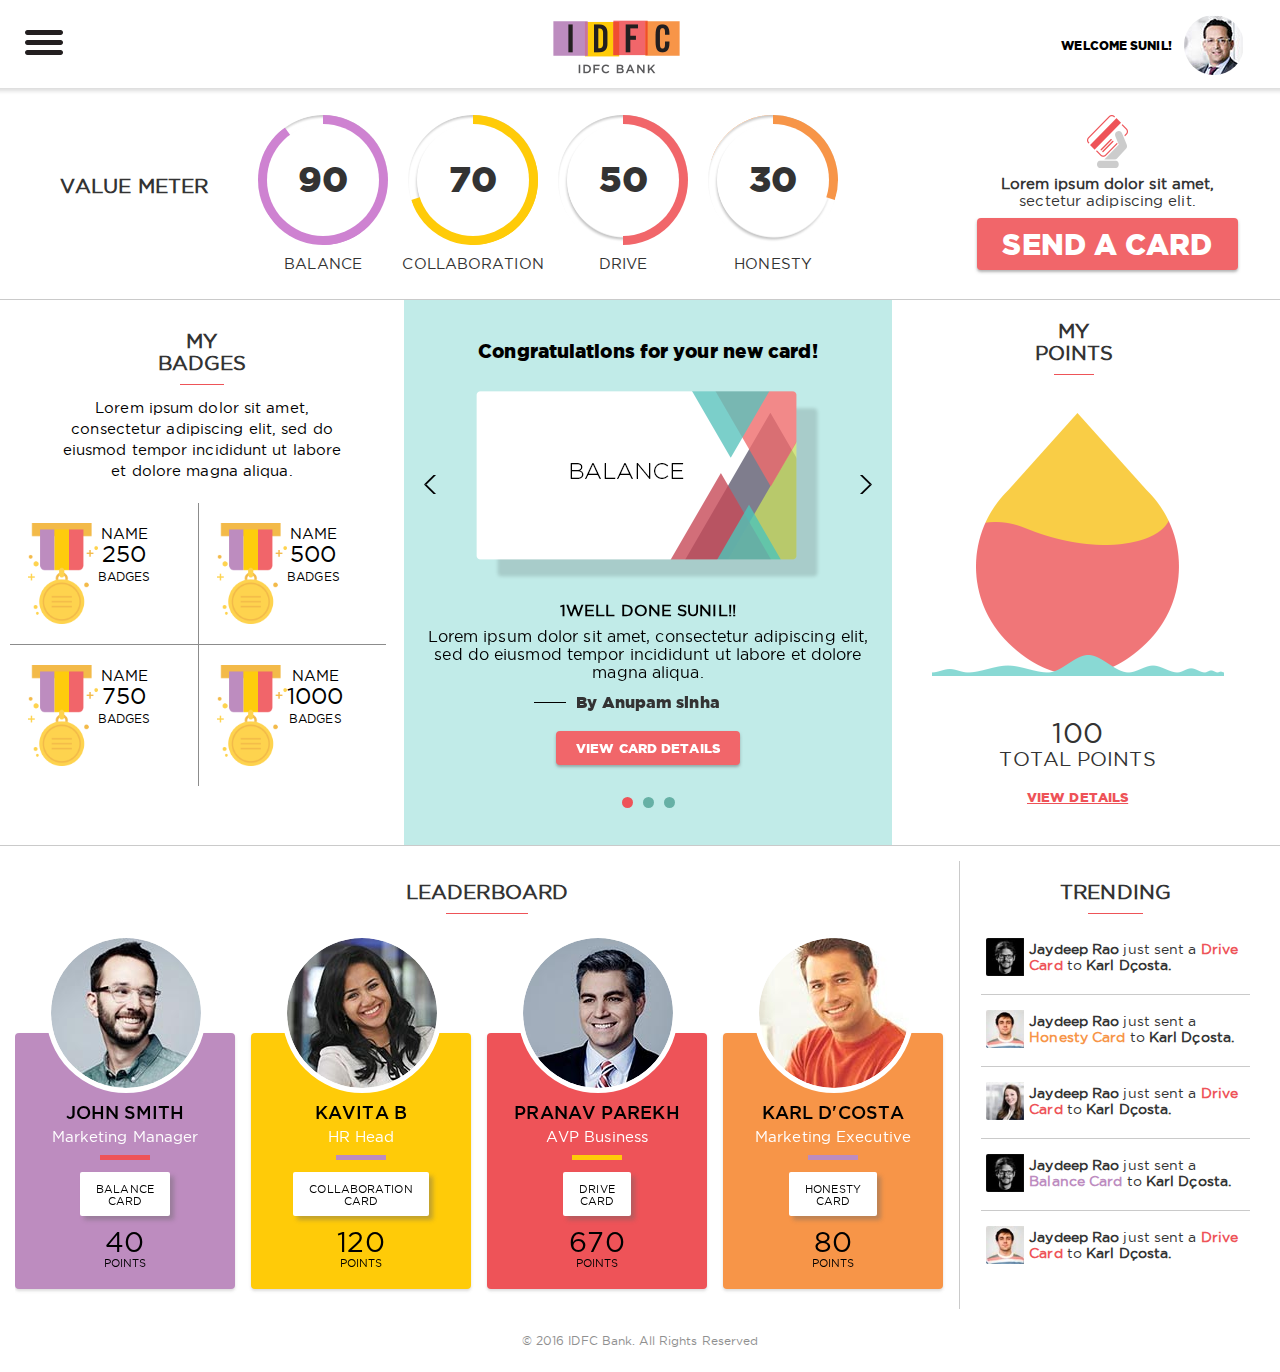
==== index-v2.html @ 2888570b "initial commit" ====
<!DOCTYPE HTML>
<html>
<head>
<meta http-equiv="Content-Type" content="text/html; charset=utf-8" />
<meta name="viewport" content="width=device-width, initial-scale=1, maximum-scale=1,  user-scalable = no"/>


		<title>IDFC</title>
		<link type="text/css" rel="stylesheet" href="css/common.css">
		
    <link type="text/css" rel="stylesheet" href="css/media.css">
   
        <link type="text/css" rel="stylesheet" href="css/owl.carousel.css">
        
		
		<script type="text/javascript" src="js/jquery-1.10.2.min.js"></script>
    <script type="text/javascript" src="js/owl.carousel.min.js"></script>
   
		<script type="text/javascript" src="js/main.js"></script>
	</head>
	<body>
        <header>
            <div class="container">
                <div class="leftheader">
                <div class="menucontainer"><span class="menu"></span>
                    <nav>
                    <ul>
                    <li class="purple"><a href="javascript:;">Navigation 1</a></li>    
                    <li class="yellow"><a href="javascript:;">Navigation 2</a></li>        
                    <li class="pink"><a href="javascript:;">Navigation 3</a></li>    
                    <li class="orange"><a href="javascript:;">Navigation 4</a></li>
                        <li class="purple"><a href="javascript:;">Navigation 5</a></li>    
                    <li class="yellow"><a href="javascript:;">Navigation 6</a></li>        
                   
                    </ul>
                    </nav>
                    </div>
            </div>
                <div class="rightheader">
        <div class="logo"><img src="images/logo.png" alt="IDFC"/></div>
                <div class="welcome"><img src="images/sunil.jpg" alt="Sunil"/><p>Welcome Sunil!</p></div>
                    </div>
                </div>
        </header>
        <section id="toparea">
            <div class="container">
            <div class="valuemeter">
            <h2><span>Value Meter</span></h2>
                
            <div class="accorddetail">
                <ul>
	<li><div class="progress-bar position" data-percent="90" data-duration="" data-color="#fff,#ce82d1"></div><p>Balance</p></li>
	<li><div class="progress-bar position" data-percent="70" data-duration="" data-color="#fff,#ffcb08"></div><p>collaboration</p></li>
    <li><div class="progress-bar position" data-percent="50" data-duration="" data-color="#fff,#f1666a"></div><p>Drive</p></li>
    <li><div class="progress-bar position" data-percent="30" data-duration="" data-color="#fff,#f79548"></div><p>Honesty</p></li>
                    </ul>
                </div>
                <div class="bars">
                    <div class="bar purple"></div>
                    <div class="bar yellow"></div>
                    <div class="bar pink"></div>
                    <div class="bar orange"></div>
                </div>
            </div>
            
            
            <div class="sendacard">
            <img src="images/sendacard-icon.png" alt=""/>
                <p><strong>Lorem ipsum dolor sit amet, </strong>
sectetur adipiscing elit.</p>
            <p class="button"><a href="javascript:;">Send a card</a></p>
            </div>
                </div>
        </section>
        <div class="clear"></div>
        <section id="midcontent">
            <div class="container">
            <!-- My Badges -->
            <div class="mybadges">
                <h2 class="pseudo_border">My <br>Badges</h2>
                <p>Lorem ipsum dolor sit amet, 
consectetur adipiscing elit, sed do 
eiusmod tempor incididunt ut labore et dolore magna aliqua. </p>
                <ul class="">
                <li><div class="inner"><img src="images/badge.png" alt=""/><p> Name <span class="value">250</span> <span class="badges">Badges</span></p></li>
                <li><img src="images/badge.png" alt=""/><p> Name <span class="value">500</span> <span class="badges">Badges</span></p></li>
                    <li><img src="images/badge.png" alt=""/><p> Name <span class="value">750</span> <span class="badges">Badges</span></p></li>
                    <li><img src="images/badge.png" alt=""/><p> Name <span class="value">1000</span> <span class="badges">Badges</span></p></li>
                </ul>
            </div>
            <!-- /My Badges -->
        <!-- Card Details -->
        <div class="carddetails">
            <h2>Congratulations for your new card!</h2>
           <div id="carddetails-owl-demo" class="owl-carousel owl-theme">
            <div class="item">
                <div class="carddetail">
                <img src="images/balance-card.png" alt=""/>
                <p><span>1Well Done Sunil!!</span>Lorem ipsum dolor sit amet, consectetur adipiscing elit, sed do 
eiusmod tempor incididunt ut labore et dolore magna aliqua. </p>
                <div class="carddetailsnamecontainer"><h3>By Anupam sinha</h3></div>
                    <p class="button"><a href="javascript:;">View Card Details</a></p>
            </div>
            </div>
            <div class="item">
                <div class="carddetail">
                <img src="images/balance-card.png" alt=""/>
                <p><span>2Well Done Sunil!!</span>Lorem ipsum dolor sit amet, consectetur adipiscing elit, sed do 
eiusmod tempor incididunt ut labore et dolore magna aliqua. </p>
                <div class="carddetailsnamecontainer"><h3>By Anupam sinha</h3></div>
                    <p class="button"><a href="javascript:;">View Card Details</a></p>
            </div>
            </div>
            <div class="item">
                <div class="carddetail">
                <img src="images/balance-card.png" alt=""/>
                <p><span>3Well Done Sunil!!</span>Lorem ipsum dolor sit amet, consectetur adipiscing elit, sed do 
eiusmod tempor incididunt ut labore et dolore magna aliqua. </p>
                <div class="carddetailsnamecontainer"><h3>By Anupam sinha</h3></div>
                    <p class="button"><a href="javascript:;">View Card Details</a></p>
            </div>
            </div>
            </div>
        </div>
        <!-- Card Details -->
                <!-- My - Manager Points -->
                <div class="my_managerpoints">
                    <ul class="tab single">
                    <li><h2 class="pseudo_border">My<br> Points</h2></li>
                    
                    </ul>
                    <div class="tabdetail"><img src="images/mypoints-image.png" alt="" id="animatebounce"/>
                        <img src="images/waveanimate.png" alt="" id="animatewave"/>
                        <p class="totalpoints"><span>100</span>Total Points</p><p class="link"><a href="javascript:;">View Details</a></p></div>
                   
                
                </div>
                <!-- /My - Manager Points -->
                </div>
            </section>
        <div class="clear"></div>
        <div class="container">
        <section id="leaderboard">
            <h2 class="pseudo_border">Leaderboard</h2>
            <div id="leaderboard-owl-demo" class="owl-carousel owl-theme">
 
  <div class="item">
      <div class="leaderboardbox purple">
          <div class="leaderboardboxphoto"><img src="images/john-smith.jpg" alt=""/></div>
        <h2>John Smith</h2>
          <h3>Marketing Manager</h3>
          <span class="divider pink"></span>
          <p class="button"><a href="javascript:;">Balance<br> Card</a></p>
          <p class="points"><span>40</span>
points</p>
      
      </div>
                       </div>
            
            
            
            
            <div class="item">
      <div class="leaderboardbox yellow">
          <div class="leaderboardboxphoto"><img src="images/kavita-b.jpg" alt=""/></div>
        <h2>Kavita B</h2>
          <h3>HR Head</h3>
          <span class="divider purple"></span>
          <p class="button"><a href="javascript:;">collaboration<br> Card</a></p>
          <p class="points"><span>120</span>
points</p>
      
      </div>
                       </div>
            
            
            
            
            <div class="item">
      <div class="leaderboardbox pink">
          <div class="leaderboardboxphoto"><img src="images/pranav-parekh.jpg" alt=""/></div>
        <h2>Pranav Parekh</h2>
          <h3>AVP Business</h3>
          <span class="divider yellow"></span>
          <p class="button"><a href="javascript:;">Drive<br> Card</a></p>
          <p class="points"><span>670</span>
points</p>
      
      </div>
                       </div>
            
            
            
            <div class="item">
      <div class="leaderboardbox orange">
          <div class="leaderboardboxphoto"><img src="images/karl.jpg" alt=""/></div>
        <h2>Karl D'Costa</h2>
          <h3>Marketing Executive</h3>
          <span class="divider purple"></span>
          <p class="button"><a href="javascript:;">Honesty<br> Card</a></p>
          <p class="points"><span>80</span>
points</p>
      
      </div>
                       </div>
            </div>
            
        </section>
        
        <section id="trending">
            <h2 class="pseudo_border">Trending</h2>
        <ul>
            <li>
                <img src="images/trending1.jpg" alt="">
                <p><strong>Jaydeep Rao</strong> just sent a <span class="pinktext">Drive Card</span> to <strong>Karl D&ccedil;osta.</strong></p>
            
            </li>
             <li>
                <img src="images/trending2.jpg" alt="">
                <p><strong>Jaydeep Rao</strong> just sent a <span class="orangetext">Honesty Card</span> to <strong>Karl D&ccedil;osta.</strong></p>
            
            </li>
             <li>
                <img src="images/trending3.jpg" alt="">
                <p><strong>Jaydeep Rao</strong> just sent a <span class="pinktext">Drive Card</span> to <strong>Karl D&ccedil;osta.</strong></p>
            
            </li>
             <li>
                <img src="images/trending1.jpg" alt="">
                <p><strong>Jaydeep Rao</strong> just sent a <span class="purpletext">Balance Card</span> to <strong>Karl D&ccedil;osta.</strong></p>
            
            </li>
             <li>
                <img src="images/trending2.jpg" alt="">
                <p><strong>Jaydeep Rao</strong> just sent a <span class="pinktext">Drive Card</span> to <strong>Karl D&ccedil;osta.</strong></p>
            
            </li>
            </ul>
        
        </section>
        </div>
        <footer>
        <p>&copy; 2016 IDFC Bank. All Rights Reserved</p>
        </footer>
     <div class="overlay"></div>
	</body>
</html>
---- css/common.css ----
@charset "utf-8";
/* Fonts */

@font-face {
    font-family: 'gotham_htfbook';
    src: url('../fonts/gothamhtf-book_0-webfont.eot');
    src: url('../fonts/gothamhtf-book_0-webfont.eot?#iefix') format('embedded-opentype'),
         url('../fonts/gothamhtf-book_0-webfont.woff2') format('woff2'),
         url('../fonts/gothamhtf-book_0-webfont.woff') format('woff'),
         url('../fonts/gothamhtf-book_0-webfont.ttf') format('truetype'),
         url('../fonts/gothamhtf-book_0-webfont.svg#gotham_htfbook') format('svg');
    font-weight: normal;
    font-style: normal;

}
@font-face {
    font-family: 'gotham_htfblack';
    src: url('../fonts/gothamhtf-black_0-webfont.eot');
    src: url('../fonts/gothamhtf-black_0-webfont.eot?#iefix') format('embedded-opentype'),
         url('../fonts/gothamhtf-black_0-webfont.woff2') format('woff2'),
         url('../fonts/gothamhtf-black_0-webfont.woff') format('woff'),
         url('../fonts/gothamhtf-black_0-webfont.ttf') format('truetype'),
         url('../fonts/gothamhtf-black_0-webfont.svg#gotham_htfblack') format('svg');
    font-weight: normal;
    font-style: normal;

}

@font-face {
    font-family: 'gotham_htflight';
    src: url('../fonts/gothamhtf-light_0-webfont.eot');
    src: url('../fonts/gothamhtf-light_0-webfont.eot?#iefix') format('embedded-opentype'),
         url('../fonts/gothamhtf-light_0-webfont.woff2') format('woff2'),
         url('../fonts/gothamhtf-light_0-webfont.woff') format('woff'),
         url('../fonts/gothamhtf-light_0-webfont.ttf') format('truetype'),
         url('../fonts/gothamhtf-light_0-webfont.svg#gotham_htflight') format('svg');
    font-weight: normal;
    font-style: normal;

}

@font-face {
    font-family: 'gotham_htfmedium';
    src: url('../fonts/gothamhtf-medium_0-webfont.eot');
    src: url('../fonts/gothamhtf-medium_0-webfont.eot?#iefix') format('embedded-opentype'),
         url('../fonts/gothamhtf-medium_0-webfont.woff2') format('woff2'),
         url('../fonts/gothamhtf-medium_0-webfont.woff') format('woff'),
         url('../fonts/gothamhtf-medium_0-webfont.ttf') format('truetype'),
         url('../fonts/gothamhtf-medium_0-webfont.svg#gotham_htfmedium') format('svg');
    font-weight: normal;
    font-style: normal;

}

/* /Fonts */

/* Reset CSS Start*/
* { margin: 0; padding: 0; border: none; outline: none; }
.clear { font-size: 1%; height: 0; line-height: 0; width: 0; float: none; clear: both; }
.clearfix:after {
	content: ".";
	display: block;
	clear: both;
	visibility: hidden;
	line-height: 0;
	height: 0;
}
.clearfix {display: inline-block;}
input, textarea { outline: none; -webkit-appearance: none; border-radius: 0; -webkit-border-radius: 0 }
input::-webkit-input-placeholder, textarea::-webkit-input-placeholder { color: #fff; opacity: 1; filter: alpha(opacity=100)}
input::-moz-placeholder, textarea::-moz-placeholder { /* Firefox 19+ */color: #fff;opacity: 1; filter: alpha(opacity=100)}
input:-ms-input-placeholder, textarea:-ms-input-placeholder { color: #fff;opacity: 1; filter: alpha(opacity=100)}
input:-moz-placeholder, textarea:-moz-placeholder { /* Firefox 18- */ color: #fff;opacity: 1; filter: alpha(opacity=100)}
ul { list-style: none; }
:focus { outline: 0; }/* remember to highlight inserts somehow! */
img, img a { border: 0; outline: 0; }
a { text-decoration: none; outline: none;  }
a.selected {cursor: default; }
a:hover { text-decoration: none; }
img { border: none; }
html { width: 100%; height: 100%; overflow-x: hidden; -webkit-text-size-adjust: 100%; }
h1, h2, h3, h4, h5 table, table tr td, table tr th { border: none }
textarea { resize: none; border: none; outline: none; background: none }
body { margin: 0; padding: 0px; font-size: 62.5%; font-weight: normal; font-family:'gotham_htfbook', Arial; background: #fff; color: #333; overflow-x: hidden; font-kerning: none; letter-spacing: 0.01em }
input { background: none; }
header, footer, section, aside, nav, article, figure { display: block; padding: 0; margin: 0; box-sizing: border-box}
.fl { float: left!important; }
.fr { float: right!important; }
.alignCenter { text-align: center!important; }
.alignLeft { text-align:left!important; }
.relative { position: relative; }
.noborder { border: none!important; }
.bgNone { background: none!important; }
.nopadding { padding: 0!important; }
.noMargin { margin: 0!important; }
.overlay { background: #000; opacity: 0.8; filter: alpha(opacity=80); display: none; height: 100%; left: 0; position: fixed; top: 88px; width: 100%; z-index: 4; }
/* Reset CSS End*/

.container { width: 1280px; margin: 0 auto; box-sizing: border-box}
.bars { display: none}
header { background: url(../images/bg-header.png) repeat-x bottom left; padding: 1.5em; float: left; width: 100%; position: relative}
.menucontainer { width: 40px; float: left; padding: 1.5em 1em}
.menu { background: url(../images/bg-menu-open.png) no-repeat 0 0; cursor: pointer; width: 38px; height: 27px; display: block;transition: background 0.3s ease 0s}
.menu.active { background-position: 0 -40px}
.leftheader {float: left; width: 42% }
.rightheader {float: left; width: 54%}
.logo { width: 127px; float: left}
.logo img { margin: 0.5em 0 0}
.welcome { padding: 0 0 0.5em 1em; float: right; text-align: right}
.welcome p { font-size: 1.2em; color: #000; font-family: 'gotham_htfblack'; text-transform: uppercase; float: right; padding: 2em 1em 0 0; text-align: right}
.welcome img { border-radius: 50%; float: right}
nav {position: absolute; background: #fff; width: 320px; height: 200px; left:-320px; z-index: 5; top: 88px}
nav ul li a { text-transform: uppercase; color: #fff; font-size: 1.4em; padding: 1em 1.5em; font-weight: bold; display: block}
/* Leader Board */
#leaderboard {text-align: center; padding: 2em 0 0 1.5em; box-sizing: border-box; float: left; width: 75%; border-right: 1px solid #cacaca}
#leaderboard .owl-carousel .owl-item {padding: 130px 0 20px}
.leaderboardbox { 
    width: 220px; -webkit-border-radius: 4px;
	-moz-border-radius: 4px;
	border-radius: 4px; margin: 0 0 0 0; float: left; box-sizing: border-box; padding: 6em 2em 2em; text-align: center; position: relative;
-webkit-box-shadow: 0px 2px 3px 0px rgba(102,102,102,0.22);
-moz-box-shadow: 0px 2px 3px 0px rgba(102,102,102,0.22);
box-shadow: 0px 2px 3px 0px rgba(102,102,102,0.22);
}
.leaderboardboxphoto { position: absolute; top: -100px; left: 14%; background: #fff; width: 150px; height: 150px; border-radius: 50%; border: 5px solid #fff; overflow: hidden}
.leaderboardboxphoto img { border-radius: 50%}
.leaderboardbox h2 { color: #000; font-family: 'gotham_htfmedium'; font-size: 1.8em; text-transform: uppercase; padding: 0.5em 0 0.3em; font-weight: normal}
.leaderboardbox h3 { color: #fff; font-size: 1.5em; font-weight: normal}
.leaderboardbox span.divider { width: 50px; height: 5px; display: inline-block; margin: 1em 0}
.leaderboardbox p.button a { background: #fff;-webkit-border-radius: 2px;
	-moz-border-radius: 2px;
	border-radius: 2px; color: #000; display: inline-block; padding: 1em 1.5em 0.8em; text-transform: uppercase; font-size: 1.1em;
-webkit-box-shadow: 4px 4px 4px 0px rgba(102,102,102,0.4);
-moz-box-shadow: 4px 4px 4px 0px rgba(102,102,102,0.4);
box-shadow: 4px 4px 4px 0px rgba(102,102,102,0.4);
}
p.points { color: #000; text-transform: uppercase; font-size: 1.1em; padding: 1em 0 0}
p.points span { font-size: 2.5em; display: block}
.purple {background-color: #bd8cbf}
.orange {background-color: #f79548}
.yellow {background-color: #ffcb08}
.pink {background-color: #ee5358}
.purpletext {color: #bd8cbf}
.orangetext {color: #f79548}
.yellowtext {color: #ffcb08}
.pinktext {color: #ee5358}
/* /Leader Board */

/* Trending */
#trending { text-align: center; width: 21%; float: right; margin: 0 3em 0 1em; box-sizing: border-box}
#trending h2 { text-align: center; margin: 1em 0}
#trending ul li { text-align: left; padding: 1.5em 0.5em 1.8em; border-top: 1px solid #cacaca; float: left; width: 100%; box-sizing: border-box}
#trending ul li:first-child { border: none}
#trending ul li img { width: 38px; height: 38px; float: left; padding-right: 5px; -webkit-border-radius: 2px;
	-moz-border-radius: 2px;
	border-radius: 2px; width: 38px; height: 38px}
#trending ul li p { float: left; font-size: 1.4em; width: 213px; padding-top: 0.2em}
#trending ul li p span { font-weight: bold}
/* /Trending */

/* Send a card */
.sendacard { width: 265px; float: right; text-align: center; padding: 2em 4em 2.5em 3em}
.sendacard p { padding: 0.3em 0; font-size: 1.5em}
.sendacard p.button a { font-size: 1.9em; font-family: 'gotham_htfblack'; color: #fff; padding:10px 25px; background-color: #f1666a;-webkit-border-radius: 4px;
	-moz-border-radius: 4px;
	border-radius: 4px; display: inline-block; text-transform: uppercase;
-webkit-box-shadow: 0px 2px 3px 0px rgba(102,102,102,0.5);
-moz-box-shadow: 0px 2px 3px 0px rgba(102,102,102,0.5);
box-shadow: 0px 2px 3px 0px rgba(102,102,102,0.5);}
/* /Send a card */
#midcontent { border-top: 1px solid #cacaca; border-bottom: 1px solid #cacaca; margin: 0 0 1.5em; float: left; width: 100%}

/* my_managerpoints Points */
.my_managerpoints { width: 29%; padding: 2em 0.5em; box-sizing: border-box; float: left;text-align: center;  }
.my_managerpoints ul.tab.single li { width: 98%; box-sizing: border-box; padding: 0}
.my_managerpoints ul.tab { float: left; width: 100%; padding-bottom: 3em}
.my_managerpoints ul.tab li { width: 48%; box-sizing: border-box; display: inline-block; padding: 0 1.5em; opacity:0.4; cursor: pointer}
.my_managerpoints ul.tab li.selected { opacity: 1}
.my_managerpoints ul.tab li:first-child { float: left}
.my_managerpoints p.totalpoints { font-size: 2em; text-transform: uppercase; padding: 1em 0}
.my_managerpoints p.totalpoints span { font-size: 1.4em; display: block}
.my_managerpoints p a { color: #ee5358; text-decoration: underline; font-size: 1.3em; font-family: 'gotham_htfblack'; text-transform: uppercase}
.tabdetail { display: none}
#animatebounce { padding-top: 1.7em }
/* my_managerpoints Points */

/* Card details */
.carddetails { width: 35%; background-color: #c1ebe8; padding: 4em 2em 3em; text-align: center; float: left}
.carddetails h2 { font-size: 1.9em;font-family: 'gotham_htfblack'; color: #000; font-weight: normal; padding-bottom: 1.5em}

.carddetails h3 {
  display: inline-block;
  padding: 0 10px;
  position: relative;
    font-size: 1.6em;
    font-family: 'gotham_htfblack';
    font-weight: normal
}

.carddetails h3:before/*,
.carddetails h3:after*/ {
  background: #000;
  content: "";
  display: block;
  height: 1px;
  position: absolute;
    top: 50%;
  width: 20%;
}
.carddetails h3:before {
  right: 100%;
}
/*.carddetails h3:after {
  left: 100%;
}*/
.carddetails p { font-size: 1.6em; color: #000; padding: 1.2em 0 0.8em}
.carddetails p span { display: block; text-transform: uppercase; font-weight: bold; padding-bottom: 0.5em}
.carddetailsnamecontainer {
  
  text-align: center;
}
.carddetails p.button a { font-size: 0.8em; font-family: 'gotham_htfblack'; color: #fff; padding:10px 20px; background-color: #f1666a;-webkit-border-radius: 4px;
	-moz-border-radius: 4px;
	border-radius: 4px; display: inline-block; text-transform: uppercase;
-webkit-box-shadow: 0px 2px 3px 0px rgba(102,102,102,0.5);
-moz-box-shadow: 0px 2px 3px 0px rgba(102,102,102,0.5);
box-shadow: 0px 2px 3px 0px rgba(102,102,102,0.5);}

.carddetails .owl-dots { padding: 1.5em 0 0}
.carddetails .owl-dots .owl-dot { display: inline; margin: 0 auto}
#leaderboard .owl-dots .owl-dot { display: none}
.carddetails .owl-dots .owl-dot span, #leaderboard .owl-dots .owl-dot span {
    background: #66b0a5;
    
    border-radius: 20px;
    display: inline-block;
    height: 11px;
    margin: 5px;
    opacity: 1;
    width: 11px;
}
.carddetails .owl-dots .owl-dot.active span, #leaderboard .owl-dots .owl-dot.active span {
    background: #ee5358;
}
.carddetails .owl-controls .owl-nav div.owl-prev, .carddetails .owl-controls .owl-nav div.owl-next, #leaderboard .owl-controls .owl-nav div.owl-prev, #leaderboard .owl-controls .owl-nav div.owl-next {
    background: url(../images/carousel-arrows.png) no-repeat 0 0;
    height: 19px;
    position: absolute;
    text-indent: -9999px;
    top: 20%;
    width: 14px;
    
}

.carddetails .owl-controls .owl-nav div.owl-next, #leaderboard .owl-controls .owl-nav div.owl-next {
     background-position: right top;
    right: 0;
    
    
}
#leaderboard .owl-controls .owl-nav div.owl-prev, #leaderboard .owl-controls .owl-nav div.owl-next { top: 50%}
#leaderboard .owl-controls .owl-nav div.owl-prev { left: -30px}
#leaderboard .owl-controls .owl-nav div.owl-next { right: -30px}

/* /Card details */

/* My Badges */
.mybadges { width: 30%; padding: 3em 1em 2em; float: left; text-align: center}
.mybadges p { font-size: 1.5em; color: #000; padding: 1.5em 3em; line-height: 1.4em}
h2.pseudo_border {
    position:relative;
    display:inline-block;
    font-size: 2em;
    text-transform: uppercase
}
.pseudo_border:after {
    content:'';
    position:absolute;
    left:0;right:0;
    top:100%;
    margin: 10px auto;
    width:50%;
    height:1px;
    background:#ee5358;
}
.mybadges ul li {
    float: left;
    padding:2em 1.8em;
    box-sizing: border-box; width: 49%;
      
    
}
.mybadges ul li:nth-child(even) {
    border-left: 1px solid #8c8c8c
}

.mybadges ul li:nth-child(3n), .mybadges ul li:nth-child(4n) {  
  border-top: 1px solid #8c8c8c
}

.mybadges ul li img { width: 70px; height: auto; float: left}
.mybadges ul li p {padding: 0; float:left; text-transform: uppercase}
.mybadges ul li p span.value { display: block; font-size: 1.5em}
.mybadges ul li p span.badges { font-size: 0.8em}

/* First active */
.mybadges ul.firstactive li { border-top: none; width: auto; padding: 1em 1.2em;border-left: 1px solid #8c8c8c;}
.mybadges ul.firstactive li img { width: 45px}
.mybadges ul.firstactive li:nth-child(2) {border: none}
.mybadges ul.firstactive li .inner { width: 210px; margin: 0 auto}
.mybadges ul.firstactive li:first-child { border-left: none; width: 100%; text-align: center; border-bottom: 1px solid #8c8c8c; padding-bottom: 2.5em; margin-bottom: 1em}
.mybadges ul.firstactive li:first-child img {width: 100%; max-width: 99px}
.mybadges ul.firstactive li:first-child p { font-size: 1.9em; line-height: 2em;padding: 0.3em 0 0}
.mybadges ul.firstactive li:first-child p span.value { font-size: 3em }
.mybadges ul.firstactive li:first-child p span.badges { font-size: 1em}
/* First active */
/* /My Badges */

/* Progress bar */
.position {
  float: left;
  margin: 20px 10px 10px;
}

.progress-bar {
  position: relative;
  height: 130px;
  width: 130px;
}

.progress-bar div {
  position: absolute;
  height: 130px;
  width: 130px;
  border-radius: 50%;
}

/*.progress-bar div span {
  position: absolute;
  font-family: Arial;
  font-size: 25px;
  line-height: 175px;
  height: 175px;
  width: 175px;
  left: 12.5px;
  top: 12.5px;
  text-align: center;
  border-radius: 50%;
  background-color: white;
}*/
.progress-bar div span {
    background-color: white;
    border-radius: 50%;
    font-family: 'gotham_htfblack';
    font-size: 3.6em;
    height: 112px;
    left: 9px;
    line-height: 109px;
    position: absolute;
    text-align: center;
    top: 9px;
    width: 112px;
}

.progress-bar .background { /*background-color: #b3cef6;*/ background: url(../images/arc.gif) no-repeat 0 0!important;}

.progress-bar .rotate {
  clip: rect(0 65px 130px 0);
  /*background-color: #4b86db;*/
}

.progress-bar .left {
  clip: rect(0 65px 130px 0);
  opacity: 1;
  /*background-color: #b3cef6;*/
    background: url(../images/arc.gif) no-repeat 0 0!important;
}

.progress-bar .right {
  clip: rect(0 65px 130px 0);
  transform: rotate(180deg);
  opacity: 0;
  /*background-color: #4b86db;*/
    
}
 @keyframes 
toggle {  0% {
 opacity: 0;
}
 100% {
 opacity: 1;
}
}
.accorddetail ul li { float: left; width: 150px}
.accorddetail ul li p { text-align: center; text-transform: uppercase; font-size: 1.5em}
.valuemeter h2 { font-size: 2em; text-transform: uppercase; padding: 4em 2em 0 3em; text-align: center; float: left}
.accorddetail { float: left; width: 600px}
/* /Progress bar */


/* Footer */
footer { width: 100%; float: left; clear: both}
footer { text-align: center; padding: 2.5em}
footer p { font-size: 1.2em; color: #909090}

/* /Footer */
.tabdetail{float:left; width:100%;}
#animatebounce{position:relative;}
.instalike, .ipraise, .shared, .balance{position:absolute; top:56px; left:0;right:0;}
.ipraise{top:155px;}
.shared{top:25px;}
.balance{top:105px;}
.instalike p, .ipraise p, .shared p, .balance p{font-family: 'gotham_htfbook'; font-size:3.2em; text-align:center; line-height:30px; color:#000000;}
.instalike p span, .ipraise p span, .shared p span, .balance p span{font-family: 'gotham_htfmedium'; text-transform:uppercase; font-size:12px;  display:block;}
#animatewave{position:relative; top:-20px;    -webkit-animation: water-back-animation-2 3s infinite ease-in-out; -moz-animation: water-back-animation-2 5s infinite ease-in-out; -o-animation: water-back-animation-2 5s infinite ease-in-out;-ms-animation: water-back-animation-2 5s infinite ease-in-out; animation: water-back-animation-2 3s infinite ease-in-out;}
.bulb{margin-top:-70px; position:relative;}
@-webkit-keyframes water-back-animation-2 {
0%   {left: 10px;}
25%  {left: 15px;}
70%  {left: 20px;}
100% {left: 10px;}
}
@-moz-keyframes water-back-animation-2 {
0%   {left: 10px;}
25%  {left: 12px;}
70%  {left: 14px;}
100% {left: 10px;}
}
@-o-keyframes water-back-animation-2 {
0% {left: 10px;}
25%  {left: 12px;}
70%  {left: 14px;}
100% {left: 10px;}
}
---- css/media.css ----
@media only screen and (max-width : 1279px)  {
    .container { width: 100%; max-width: 1279px}
	.leftheader { width: 40% }
.rightheader {float: right;width: 60%; }
    .accorddetail { float: none}
    .valuemeter h2 { float: none; padding: 1em 0 0}
    #leaderboard .owl-dots .owl-dot { display: inline; margin: 0 auto}
}
    


@media only screen and (min-width : 1024px) and (max-width : 1279px) {
.valuemeter { float: left; width: 70%;}
    .sendacard {padding: 4em 2em 2em}
    #midcontent { margin-top: 2em}
    .accorddetail { margin: 0 auto; width: 600px}
    #leaderboard .owl-carousel { width: 450px; margin: 0 auto}
    #leaderboard {width: 70%; padding-left: 0; padding-bottom: 1.5em}
    #trending { width: 30%; margin: 0; padding: 0 2em; box-sizing: border-box}
    .mybadges ul.firstactive li p { font-size: 1.2em}
    .mybadges ul.firstactive li img { width: 30px}
    .mybadges ul.firstactive li { width: 33%; padding: 1em}
    .mybadges ul li img { width: 45px}
    .mybadges p { padding: 1.5em 0.5em}
    .carddetails img { width: 90%; height: auto}
    #leaderboard .owl-controls .owl-nav div.owl-next {right: -25px}

}

@media only screen and (max-width : 1023px){
    .my_managerpoints { width: 300px; margin: 0 auto; float: none}
    .my_managerpoints ul.tab { padding-top: 2em}
}


@media only screen and (min-width : 768px) and (max-width : 1023px) {
    .valuemeter { float: left; width: 55%}
	.accorddetail { width: 300px; margin: 0 auto}
    .sendacard {padding: 12em 4em 0 3em}
    #midcontent { margin-top: 2em}
    #leaderboard .owl-carousel { width: 220px; margin: 0 auto}
    #leaderboard {width: 50%; padding-left: 0; padding-bottom: 1.5em}
    #trending { width: 50%; margin: 0; padding: 0 2em; box-sizing: border-box}
    .mybadges { width: 50%; box-sizing: border-box}
    .mybadges ul.firstactive li { width: 33%; padding: 1em}
    .mybadges ul li img { width: 45px}
    .mybadges ul.firstactive li img { width: 30px}
    .mybadges  p {padding-left: 0; padding-right: 0}
    .mybadges ul.firstactive li p { font-size: 1.2em}
    .carddetails { width: 50%; box-sizing: border-box; padding: 2em 2em 1em}
    .carddetails img { width: 90%; height: auto}
    .carddetails p { font-size: 1.4em}
    .carddetails .owl-controls .owl-nav div.owl-prev {left: -8px}
    .carddetails .owl-controls .owl-nav div.owl-next {right: -8px}
}



@media only screen and (max-width : 767px) {

    #midcontent { margin-top: 0}
    .welcome p { display: none}
    header { background: none}
    .valuemeter { float: left; width: 100%}
    .valuemeter h2 { cursor: pointer;font-size: 2em; font-family: 'gotham_htfblack'; font-weight: normal; text-align: center; text-transform: uppercase; padding: 0}
    .valuemeter h2 span {background: url(../images/bg-valuemeter.png) no-repeat 5px 6px; padding: 0 0 0 1.5em }
    .valuemeter h2.active span {background: url(../images/bg-valuemeter-active.png) no-repeat 5px 6px; padding: 0 0 0 1.5em }
    .accorddetail { display: none; width: 600px; margin: 0 auto; }
    .bars { width: 100%; float: left; display: block; margin: 1.3em 0 0}
    .bar { width: 25%; font-size: 1px; height: 6px; float: left}
    .sendacard {background: #ececec; padding: 2em; width: 100%; box-sizing: border-box}
    
    .sendacard img { display: none}
    .sendacard p.button a { font-size: 1.6em}
    
    #leaderboard .owl-carousel { width: 220px; margin: 0 auto}
    #leaderboard {width: 50%; padding-left: 0; padding-bottom: 1.5em}
    #trending { width: 50%; margin: 0; padding: 0 2em; box-sizing: border-box}
    .mybadges { width: 50%; box-sizing: border-box}
    .mybadges ul.firstactive li { width: 33%; padding: 1em}
    .mybadges ul li img { width: 45px}
    .mybadges ul.firstactive li img { width: 30px}
    .mybadges  p {padding-left: 0; padding-right: 0}
    .mybadges ul.firstactive li p { font-size: 1.2em}
    .carddetails { width: 50%; box-sizing: border-box; padding: 2em 2em 1em}
    .carddetails img { width: 90%; max-width: 345px; height: auto}
    .carddetails p { font-size: 1.4em}
    .carddetails .owl-controls .owl-nav div.owl-prev {left: -10px}
    .carddetails .owl-controls .owl-nav div.owl-next {right: -5px}
}

@media only screen and (min-width : 480px) and (max-width : 639px) {
    .accorddetail { width: 300px}
   
     #leaderboard { border-bottom: 1px solid #cacaca; width: 100%; padding-left: 0; padding-bottom: 1.5em}
    #trending { width: 90%; margin: 0 auto; padding: 0; float: none}
         .mybadges { width: 100%; max-width: 320px; margin: 0 auto; float: none; box-sizing: border-box}
    .mybadges ul.firstactive li { width: auto}
    /*.mybadges ul li img { width: 45px}
    .mybadges ul.firstactive li img { width: 30px}
    .mybadges  p {padding-left: 0; padding-right: 0}
    .mybadges ul.firstactive li p { font-size: 1.2em}*/
    .carddetails { width: 100%; margin-top: 2em}
    #carddetails-owl-demo.owl-carousel { width: 100%; max-width: 480px; margin: 0 auto}
   
   
}



@media only screen and (max-width : 479px) {
    #carddetails-owl-demo.owl-carousel { width: 100%; max-width: 480px; margin: 0 auto}
    .carddetails { width: 100%; margin-top: 2em}
        .mybadges { width: 100%; max-width: 320px; margin: 0 auto; float: none; box-sizing: border-box}
    .mybadges ul.firstactive li { width: auto}
    /*.mybadges ul li img { width: 45px}
    .mybadges ul.firstactive li img { width: 30px}
    .mybadges  p {padding-left: 0; padding-right: 0}
    .mybadges ul.firstactive li p { font-size: 1.2em}*/
     #leaderboard {border-left: none; border-bottom: 1px solid #cacaca; width: 100%; padding-left: 0; padding-bottom: 1.5em}
    #trending { width: 90%; margin: 0 auto; padding: 0; float: none}
    
   
    .accorddetail { width: 300px}
    .menucontainer {padding: 1.5em 0.5em}
    .logo img { width: 99px; height: auto; margin: 1.2em 0 0}
   .leftheader { width: 31% }
.rightheader { width: 69%; }
    
}
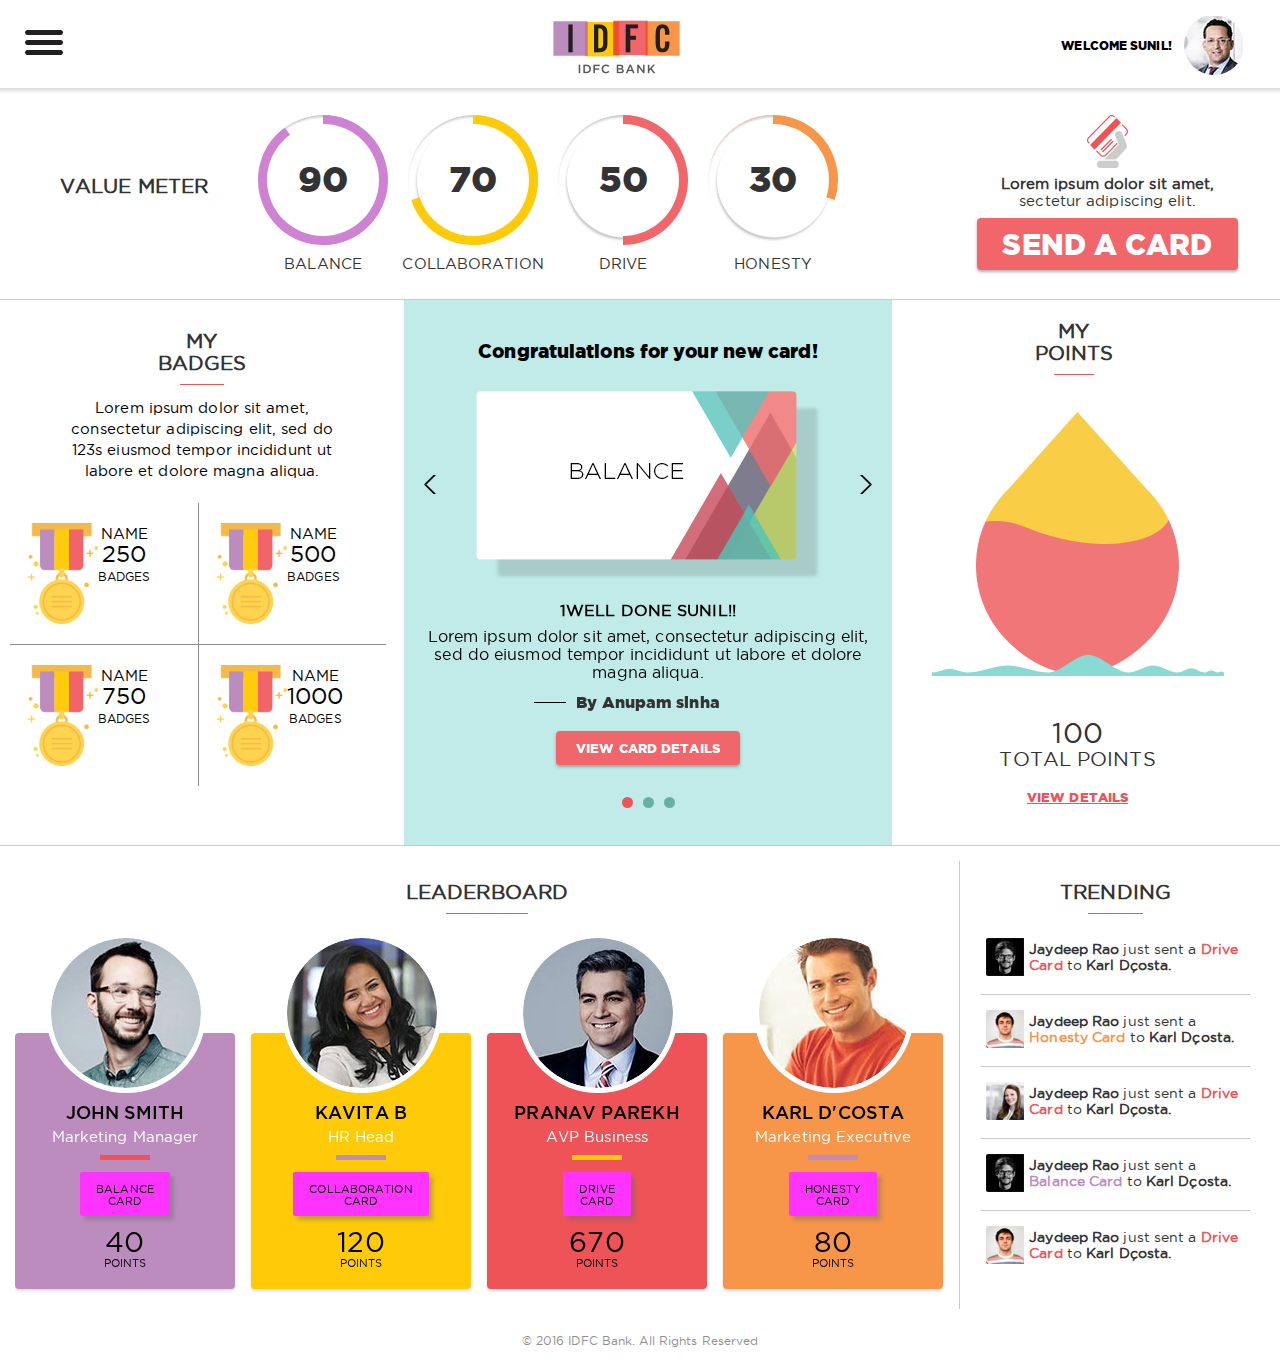
==== commit bb8e977f: "filechange" ====
--- a/index-v2.html
+++ b/index-v2.html
@@ -79,7 +79,7 @@
             <div class="mybadges">
                 <h2 class="pseudo_border">My <br>Badges</h2>
                 <p>Lorem ipsum dolor sit amet, 
-consectetur adipiscing elit, sed do 
+consectetur adipiscing elit, sed do 123s
 eiusmod tempor incididunt ut labore et dolore magna aliqua. </p>
                 <ul class="">
                 <li><div class="inner"><img src="images/badge.png" alt=""/><p> Name <span class="value">250</span> <span class="badges">Badges</span></p></li>
--- a/css/common.css
+++ b/css/common.css
@@ -127,7 +127,7 @@
 .leaderboardbox h2 { color: #000; font-family: 'gotham_htfmedium'; font-size: 1.8em; text-transform: uppercase; padding: 0.5em 0 0.3em; font-weight: normal}
 .leaderboardbox h3 { color: #fff; font-size: 1.5em; font-weight: normal}
 .leaderboardbox span.divider { width: 50px; height: 5px; display: inline-block; margin: 1em 0}
-.leaderboardbox p.button a { background: #fff;-webkit-border-radius: 2px;
+.leaderboardbox p.button a { background: #f3f;-webkit-border-radius: 2px;
 	-moz-border-radius: 2px;
 	border-radius: 2px; color: #000; display: inline-block; padding: 1em 1.5em 0.8em; text-transform: uppercase; font-size: 1.1em;
 -webkit-box-shadow: 4px 4px 4px 0px rgba(102,102,102,0.4);
